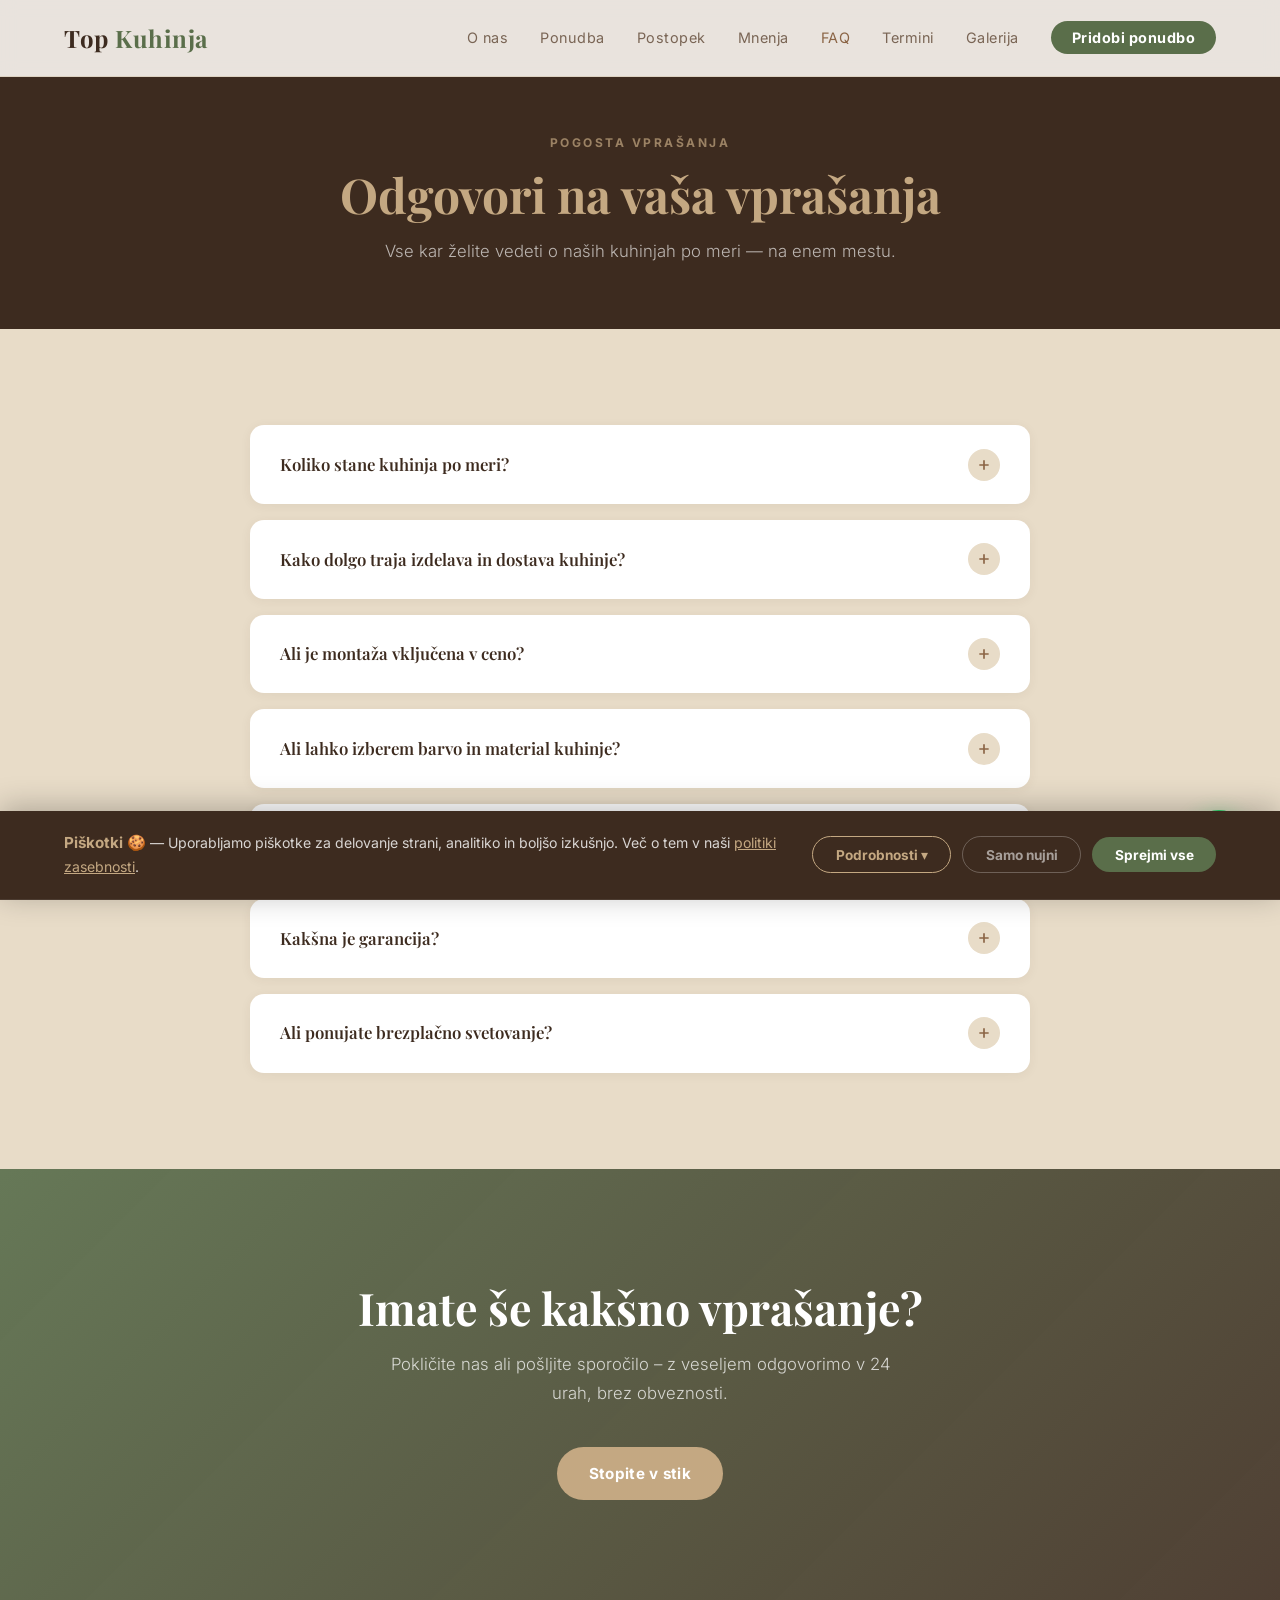
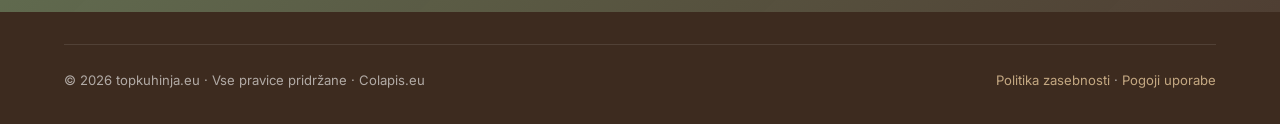
==== faq.html @ 3223561f "Split single-page site into multi-page structure for SEO - Create separate HTML pages: ponudba, post" ====
<!DOCTYPE html>
<html lang="sl">
<head>
  <meta charset="UTF-8" />
  <meta name="viewport" content="width=device-width, initial-scale=1.0" />
  <title>Pogosta vprašanja o kuhinjah po meri – FAQ | Top Kuhinja Metlika</title>
  <meta name="description" content="Odgovori na pogosta vprašanja: koliko stane kuhinja po meri, kdaj bo dostavljena, ali je montaža vključena, kakšna je garancija, ali lahko izberem barvo. Vse na enem mestu." />
  <meta name="keywords" content="FAQ kuhinja po meri, pogosta vprašanja kuhinja, kuhinja cena vprašanja, garancija kuhinja, montaža kuhinja, rok dostave kuhinja" />
  <meta name="robots" content="index, follow" />
  <meta name="author" content="Top Kuhinja" />
  <meta name="theme-color" content="#3d2b1f" />
  <link rel="canonical" href="https://topkuhinja.eu/faq.html" />

  <meta property="og:type"        content="website" />
  <meta property="og:url"         content="https://topkuhinja.eu/faq.html" />
  <meta property="og:title"       content="FAQ – Pogosta vprašanja o kuhinjah po meri | Top Kuhinja" />
  <meta property="og:description" content="Odgovori na najpogostejša vprašanja o kuhinjah po meri: cena, dostava, montaža, garancija, barve." />
  <meta property="og:image"       content="https://topkuhinja.eu/kuhinja-po-meri-top-kuhinja-metlika.jpeg" />
  <meta property="og:locale"      content="sl_SI" />
  <meta property="og:site_name"   content="Top Kuhinja" />

  <meta name="twitter:card"        content="summary_large_image" />
  <meta name="twitter:title"       content="FAQ – Pogosta vprašanja | Top Kuhinja Metlika" />
  <meta name="twitter:description" content="Cena, dostava, montaža, garancija – vse odgovore najdete tukaj." />
  <meta name="twitter:image"       content="https://topkuhinja.eu/kuhinja-po-meri-top-kuhinja-metlika.jpeg" />

  <script type="application/ld+json">
  {
    "@context": "https://schema.org",
    "@type": "FAQPage",
    "mainEntity": [
      { "@type": "Question", "name": "Koliko stane kuhinja po meri?", "acceptedAnswer": { "@type": "Answer", "text": "Cene kuhinj po meri se začnejo pri 2.500 € za model Basic (2,63 m) in segajo do 4.500 € za model Pro Plus (4,00 m z vključenim kuhinjskim otokom)." } },
      { "@type": "Question", "name": "Kako dolgo traja izdelava in dostava kuhinje?", "acceptedAnswer": { "@type": "Answer", "text": "Vaša kuhinja je izdelana in dostavljena v treh tednih od potrditve naročila." } },
      { "@type": "Question", "name": "Ali je montaža vključena v ceno?", "acceptedAnswer": { "@type": "Answer", "text": "Dostavimo sestavljene module in elemente. Montaža je opcijska in se dogovori posebej." } },
      { "@type": "Question", "name": "Ali lahko izberem barvo in material kuhinje?", "acceptedAnswer": { "@type": "Answer", "text": "Da, barvo front in korpusa izberete po RAL lestvici z več kot 200 barvami." } },
      { "@type": "Question", "name": "Ali lahko izdelate kuhinjo po moji meri?", "acceptedAnswer": { "@type": "Answer", "text": "Da. Oglasimo se pri vas, naredimo izmero in skupaj oblikujemo kuhinjo po vaših merah." } },
      { "@type": "Question", "name": "Ali ponujate brezplačno svetovanje?", "acceptedAnswer": { "@type": "Answer", "text": "Da – svetovanje je brezplačno in brez obveznosti. Odgovorimo v 24 urah." } }
    ]
  }
  </script>

  <link rel="icon" type="image/svg+xml" href="/favicon.svg" />
  <link rel="apple-touch-icon" href="/favicon.svg" />
  <link rel="preconnect" href="https://fonts.googleapis.com" />
  <link rel="preconnect" href="https://fonts.gstatic.com" crossorigin />
  <link href="https://fonts.googleapis.com/css2?family=Playfair+Display:wght@400;600;700&family=Inter:wght@300;400;700&display=swap" rel="stylesheet" />
  <link rel="stylesheet" href="css/styles.css" />
</head>
<body>

<div id="progressBar"></div>
<nav id="navbar">
  <a class="nav-logo" href="index.html">Top <span>Kuhinja</span></a>
  <ul class="nav-links" id="navLinks">
    <li><a href="index.html">O nas</a></li>
    <li><a href="ponudba.html">Ponudba</a></li>
    <li><a href="postopek.html">Postopek</a></li>
    <li><a href="mnenja.html">Mnenja</a></li>
    <li><a href="faq.html" class="active">FAQ</a></li>
    <li><a href="termini.html">Termini</a></li>
    <li><a href="galerija.html">Galerija</a></li>
    <li><a href="kontakt.html" class="nav-cta">Pridobi ponudbo</a></li>
  </ul>
  <button class="hamburger" id="hamburger" aria-label="Odpri meni" aria-expanded="false">
    <span></span><span></span><span></span>
  </button>
</nav>

<main>
<div class="page-header">
  <span class="section-tag">Pogosta vprašanja</span>
  <h1>Odgovori na vaša vprašanja</h1>
  <p>Vse kar želite vedeti o naših kuhinjah po meri — na enem mestu.</p>
</div>

<section class="faq" id="faq">
  <div class="faq-list">

    <div class="faq-item">
      <button class="faq-question" aria-expanded="false">
        <span>Koliko stane kuhinja po meri?</span>
        <div class="faq-icon"><svg viewBox="0 0 24 24"><line x1="12" y1="5" x2="12" y2="19"/><line x1="5" y1="12" x2="19" y2="12"/></svg></div>
      </button>
      <div class="faq-answer"><p>Cene kuhinj po meri se začnejo pri <strong>2.500 €</strong> za model Basic (2,63 m) in segajo do <strong>4.500 €</strong> za model Pro Plus (4,00 m z vključenim kuhinjskim otokom). Vse cene vključujejo delovni pult in stensko oblogo.</p></div>
    </div>

    <div class="faq-item">
      <button class="faq-question" aria-expanded="false">
        <span>Kako dolgo traja izdelava in dostava kuhinje?</span>
        <div class="faq-icon"><svg viewBox="0 0 24 24"><line x1="12" y1="5" x2="12" y2="19"/><line x1="5" y1="12" x2="19" y2="12"/></svg></div>
      </button>
      <div class="faq-answer"><p>Vaša kuhinja je izdelana in dostavljena v <strong>treh tednih</strong> od potrditve naročila. Pred dostavo vas kontaktiramo za dogovor o terminu, ki vam ustreza.</p></div>
    </div>

    <div class="faq-item">
      <button class="faq-question" aria-expanded="false">
        <span>Ali je montaža vključena v ceno?</span>
        <div class="faq-icon"><svg viewBox="0 0 24 24"><line x1="12" y1="5" x2="12" y2="19"/><line x1="5" y1="12" x2="19" y2="12"/></svg></div>
      </button>
      <div class="faq-answer"><p>Dostavimo sestavljene module in elemente. <strong>Montaža je opcijska</strong> in se dogovori posebej — naša ekipa certifikovanih mizarjev poskrbi za popolno namestitev.</p></div>
    </div>

    <div class="faq-item">
      <button class="faq-question" aria-expanded="false">
        <span>Ali lahko izberem barvo in material kuhinje?</span>
        <div class="faq-icon"><svg viewBox="0 0 24 24"><line x1="12" y1="5" x2="12" y2="19"/><line x1="5" y1="12" x2="19" y2="12"/></svg></div>
      </button>
      <div class="faq-answer"><p>Da — barvo front in korpusa izberete po <strong>RAL lestvici</strong> z več kot 200 barvami. Na voljo so tudi različne lesne teksture in mat ali sijajni zaključki.</p></div>
    </div>

    <div class="faq-item">
      <button class="faq-question" aria-expanded="false">
        <span>Ali lahko izdelate kuhinjo po moji meri?</span>
        <div class="faq-icon"><svg viewBox="0 0 24 24"><line x1="12" y1="5" x2="12" y2="19"/><line x1="5" y1="12" x2="19" y2="12"/></svg></div>
      </button>
      <div class="faq-answer"><p>Odgovor je <strong>DA</strong>. Oglasili se bomo pri vas in naredili izmero – to je prvi korak do kuhinje po vaših merah. Skupaj oblikujemo rešitev za vaš prostor.</p></div>
    </div>

    <div class="faq-item">
      <button class="faq-question" aria-expanded="false">
        <span>Kakšna je garancija?</span>
        <div class="faq-icon"><svg viewBox="0 0 24 24"><line x1="12" y1="5" x2="12" y2="19"/><line x1="5" y1="12" x2="19" y2="12"/></svg></div>
      </button>
      <div class="faq-answer"><p>Na vse kuhinje nudimo <strong>5-letno celovito garancijo</strong> na materiale in montažo.</p></div>
    </div>

    <div class="faq-item">
      <button class="faq-question" aria-expanded="false">
        <span>Ali ponujate brezplačno svetovanje?</span>
        <div class="faq-icon"><svg viewBox="0 0 24 24"><line x1="12" y1="5" x2="12" y2="19"/><line x1="5" y1="12" x2="19" y2="12"/></svg></div>
      </button>
      <div class="faq-answer"><p>Da — <strong>svetovanje je brezplačno in brez obveznosti</strong>. Kontaktirajte nas po telefonu, e-pošti ali izpolnite obrazec. Odgovorimo v 24 urah.</p></div>
    </div>

  </div>
</section>

<section class="cta-section">
  <h2>Imate še kakšno vprašanje?</h2>
  <p>Pokličite nas ali pošljite sporočilo – z veseljem odgovorimo v 24 urah, brez obveznosti.</p>
  <a href="kontakt.html" class="btn-primary">Stopite v stik</a>
</section>
</main>

<footer>
  <div class="footer-bottom">
    <span>© 2026 topkuhinja.eu · Vse pravice pridržane · Colapis.eu</span>
    <span><a href="privacy-policy.html">Politika zasebnosti</a> · <a href="terms.html">Pogoji uporabe</a></span>
  </div>
</footer>

<div class="cookie-banner" id="cookieBanner" role="dialog" aria-label="Obvestilo o piškotkih">
  <div class="cookie-top">
    <p class="cookie-text"><strong>Piškotki 🍪</strong> — Uporabljamo piškotke za delovanje strani, analitiko in boljšo izkušnjo. Več o tem v naši <a href="privacy-policy.html">politiki zasebnosti</a>.</p>
    <div class="cookie-top-btns">
      <button class="c-btn c-btn-details" id="cookieDetailsBtn">Podrobnosti ▾</button>
      <button class="c-btn c-btn-decline" id="cookieDecline">Samo nujni</button>
      <button class="c-btn c-btn-accept" id="cookieAccept">Sprejmi vse</button>
    </div>
  </div>
  <div class="cookie-details" id="cookieDetails">
    <div class="cookie-details-inner">
      <div class="cookie-cat"><div class="cookie-cat-info"><strong>🔒 Nujni piškotki</strong><p>Zagotavljajo osnovno delovanje strani.</p></div><div class="cookie-toggle"><input type="checkbox" id="tNujni" checked disabled /><label for="tNujni"></label></div></div>
      <div class="cookie-cat"><div class="cookie-cat-info"><strong>📊 Analitični piškotki</strong><p>Pomagajo nam razumeti kako obiskovalci uporabljajo stran.</p></div><div class="cookie-toggle"><input type="checkbox" id="tAnalitika" /><label for="tAnalitika"></label></div></div>
      <div class="cookie-cat"><div class="cookie-cat-info"><strong>⚙️ Funkcionalni piškotki</strong><p>Omogočajo napredne funkcije.</p></div><div class="cookie-toggle"><input type="checkbox" id="tFunkcija" /><label for="tFunkcija"></label></div></div>
      <div class="cookie-cat"><div class="cookie-cat-info"><strong>📣 Marketinški piškotki</strong><p>Oglasi na drugih spletnih mestih.</p></div><div class="cookie-toggle"><input type="checkbox" id="tMarketing" /><label for="tMarketing"></label></div></div>
    </div>
    <div class="cookie-details-footer">
      <button class="c-btn c-btn-decline" id="cookieDecline2">Zavrni neobvezne</button>
      <button class="c-btn c-btn-save" id="cookieSave">Shrani nastavitve</button>
    </div>
  </div>
</div>

<a href="https://wa.me/38670610343" class="whatsapp-btn" target="_blank" title="Pogovorite se z nami na WhatsApp">
  <svg viewBox="0 0 24 24" xmlns="http://www.w3.org/2000/svg"><path d="M17.472 14.382c-.297-.149-1.758-.867-2.03-.967-.273-.099-.471-.148-.67.15-.197.297-.767.966-.94 1.164-.173.199-.347.223-.644.075-.297-.15-1.255-.463-2.39-1.475-.883-.788-1.48-1.761-1.653-2.059-.173-.297-.018-.458.13-.606.134-.133.298-.347.446-.52.149-.174.198-.298.298-.497.099-.198.05-.371-.025-.52-.075-.149-.669-1.612-.916-2.207-.242-.579-.487-.5-.669-.51-.173-.008-.371-.01-.57-.01-.198 0-.52.074-.792.372-.272.297-1.04 1.016-1.04 2.479 0 1.462 1.065 2.875 1.213 3.074.149.198 2.096 3.2 5.077 4.487.709.306 1.262.489 1.694.625.712.227 1.36.195 1.871.118.571-.085 1.758-.719 2.006-1.413.248-.694.248-1.289.173-1.413-.074-.124-.272-.198-.57-.347m-5.421 7.403h-.004a9.87 9.87 0 01-5.031-1.378l-.361-.214-3.741.982.998-3.648-.235-.374a9.86 9.86 0 01-1.51-5.26c.001-5.45 4.436-9.884 9.888-9.884 2.64 0 5.122 1.03 6.988 2.898a9.825 9.825 0 012.893 6.994c-.003 5.45-4.437 9.884-9.885 9.884m8.413-18.297A11.815 11.815 0 0012.05 0C5.495 0 .16 5.335.157 11.892c0 2.096.547 4.142 1.588 5.945L.057 24l6.305-1.654a11.882 11.882 0 005.683 1.448h.005c6.554 0 11.89-5.335 11.893-11.893a11.821 11.821 0 00-3.48-8.413z"/></svg>
</a>

<script src="js/main.js"></script>
</body>
</html>
---- css/styles.css ----
*, *::before, *::after { box-sizing: border-box; margin: 0; padding: 0; font-synthesis: none; }

:root {
  --cream:   #f8f4ee;
  --sand:    #e8dcc8;
  --warm:    #c4a882;
  --oak:     #8b6445;
  --espresso:#3d2b1f;
  --green:   #5a6e4a;
  --white:   #ffffff;
  --text:    #2e2018;
  --muted:   #7a6555;
}

html { scroll-behavior: smooth; }

body {
  font-family: 'Inter', sans-serif;
  background: var(--cream);
  color: var(--text);
  line-height: 1.7;
}

/* ── PROGRESS BAR ── */
#progressBar {
  position: fixed; top: 0; left: 0; z-index: 200;
  height: 3px; width: 0%;
  background: linear-gradient(to right, var(--green), var(--warm));
  transition: width 0.1s linear;
  pointer-events: none;
}

/* NAV */
nav {
  position: fixed; top: 0; left: 0; right: 0; z-index: 100;
  display: flex; align-items: center; justify-content: space-between;
  padding: 1.1rem 5%;
  background: rgba(248, 244, 238, 0.92);
  backdrop-filter: blur(8px);
  border-bottom: 1px solid rgba(196, 168, 130, 0.3);
  transition: box-shadow 0.3s;
}
nav.scrolled { box-shadow: 0 2px 20px rgba(61,43,31,0.12); }
.nav-logo {
  font-family: 'Playfair Display', serif;
  font-size: 1.5rem; font-weight: 700;
  color: var(--espresso); text-decoration: none;
  letter-spacing: 0.5px;
}
.nav-logo span { color: var(--green); }
.nav-links { display: flex; gap: 2rem; list-style: none; }
.nav-links a {
  text-decoration: none; color: var(--muted);
  font-size: 0.9rem; letter-spacing: 0.5px; font-weight: 400;
  transition: color 0.2s;
}
.nav-links a:hover, .nav-links a.active { color: var(--oak); }
.nav-cta {
  background: var(--green); color: var(--white) !important;
  padding: 0.5rem 1.3rem; border-radius: 30px;
  font-weight: 700 !important; transition: background 0.2s !important;
}
.nav-cta:hover { background: var(--oak) !important; }

/* Hamburger */
.hamburger {
  display: none;
  flex-direction: column; justify-content: center; gap: 5px;
  width: 36px; height: 36px; cursor: pointer;
  background: none; border: none; padding: 4px;
  z-index: 101;
}
.hamburger span {
  display: block; height: 2px; border-radius: 2px;
  background: var(--espresso);
  transition: transform 0.3s, opacity 0.3s, width 0.3s;
  transform-origin: center;
}
.hamburger.open span:nth-child(1) { transform: translateY(7px) rotate(45deg); }
.hamburger.open span:nth-child(2) { opacity: 0; transform: scaleX(0); }
.hamburger.open span:nth-child(3) { transform: translateY(-7px) rotate(-45deg); }

/* HERO */
.hero {
  min-height: 100vh;
  display: flex; align-items: center;
  position: relative;
  overflow: hidden;
  padding: 7rem 5% 5rem;
}
.hero-video {
  position: absolute; inset: 0;
  width: 100%; height: 100%;
  object-fit: cover;
  z-index: 0;
}
.hero-overlay {
  position: absolute; inset: 0;
  background: linear-gradient(to bottom right, rgba(248,244,238,0.85) 40%, rgba(90,110,74,0.15) 100%);
  z-index: 1;
}
.hero-content { position: relative; z-index: 2; max-width: 620px; }
.hero-tag {
  display: inline-block;
  background: var(--sand); color: var(--oak);
  font-size: 0.78rem; font-weight: 700;
  letter-spacing: 2px; text-transform: uppercase;
  padding: 0.35rem 1rem; border-radius: 30px;
  margin-bottom: 1.4rem;
}
.hero h1 {
  font-family: 'Playfair Display', serif;
  font-size: clamp(2.6rem, 6vw, 4.2rem);
  line-height: 1.15;
  color: var(--espresso);
  margin-bottom: 1.2rem;
}
.hero h1 em { color: var(--green); font-style: normal; }
.hero p {
  font-size: 1.1rem; color: var(--muted);
  max-width: 480px; margin-bottom: 2.2rem;
  font-weight: 300;
}
.hero-buttons { display: flex; gap: 1rem; flex-wrap: wrap; }
.btn-primary {
  display: inline-block;
  background: var(--espresso); color: var(--white);
  padding: 0.85rem 2rem; border-radius: 40px;
  text-decoration: none; font-weight: 700; font-size: 0.95rem;
  letter-spacing: 0.3px; transition: background 0.25s, transform 0.2s;
}
.btn-primary:hover { background: var(--oak); transform: translateY(-2px); }
.btn-secondary {
  display: inline-block;
  border: 2px solid var(--warm); color: var(--espresso);
  padding: 0.85rem 2rem; border-radius: 40px;
  text-decoration: none; font-weight: 700; font-size: 0.95rem;
  transition: background 0.25s, transform 0.2s;
}
.btn-secondary:hover { background: var(--sand); transform: translateY(-2px); }

/* STATS */
.stats-bar {
  background: var(--espresso);
  display: flex; justify-content: space-around; flex-wrap: wrap;
  padding: 2.5rem 5%; gap: 1.5rem;
}
.stat { text-align: center; }
.stat-number {
  font-family: 'Playfair Display', serif;
  font-size: 2.4rem; color: var(--warm); font-weight: 700;
}
.stat-label { font-size: 0.85rem; color: rgba(255,255,255,0.6); letter-spacing: 0.5px; }

/* SECTIONS */
section { padding: 6rem 5%; }
.section-tag {
  display: inline-block;
  font-size: 0.75rem; font-weight: 700;
  letter-spacing: 2.5px; text-transform: uppercase;
  color: var(--green); margin-bottom: 0.8rem;
}
h2 {
  font-family: 'Playfair Display', serif;
  font-size: clamp(2rem, 4vw, 2.8rem);
  color: var(--espresso); margin-bottom: 1.1rem; line-height: 1.2;
}
.subtitle { color: var(--muted); max-width: 520px; font-size: 1.05rem; font-weight: 300; }

/* PAGE HEADER (for sub-pages) */
.page-header {
  background: var(--espresso);
  padding: 8rem 5% 4rem;
  text-align: center;
}
.page-header h1 {
  font-family: 'Playfair Display', serif;
  font-size: clamp(2rem, 4vw, 3rem);
  color: var(--warm);
  margin-bottom: 0.8rem;
  line-height: 1.2;
}
.page-header p {
  color: rgba(255,255,255,0.65);
  max-width: 540px;
  margin: 0 auto;
  font-size: 1.05rem;
  font-weight: 300;
}
.page-header .section-tag { color: var(--warm); opacity: 0.7; }

/* ABOUT */
.about { background: var(--white); }
.about-grid { display: grid; grid-template-columns: 1fr 1fr; gap: 5rem; align-items: center; margin-top: 3rem; }
.about-image { border-radius: 20px; overflow: hidden; box-shadow: 0 20px 60px rgba(61,43,31,0.15); position: relative; }
.about-image img { width: 100%; display: block; }
.about-badge {
  position: absolute; bottom: -20px; right: -20px;
  background: var(--green); color: var(--white);
  border-radius: 16px; padding: 1.2rem 1.8rem;
  font-family: 'Playfair Display', serif;
  box-shadow: 0 8px 30px rgba(90,110,74,0.35);
}
.about-badge strong { font-size: 1.8rem; display: block; }
.about-badge span { font-size: 0.8rem; opacity: 0.85; }
.about-text { padding-right: 1rem; }
.about-text p { color: var(--muted); margin-bottom: 1.2rem; }
.about-perks { display: flex; flex-direction: column; gap: 0.8rem; margin: 1.8rem 0 2rem; }
.perk { display: flex; align-items: center; gap: 0.8rem; font-weight: 400; }
.perk-icon { width: 28px; height: 28px; background: var(--sand); border-radius: 50%; display: flex; align-items: center; justify-content: center; font-size: 0.85rem; flex-shrink: 0; }

/* COLLECTIONS */
.collections { background: var(--cream); }
.collections-header { max-width: 560px; margin-bottom: 3.5rem; }
.cards-grid { display: grid; grid-template-columns: repeat(3, 1fr); gap: 1.8rem; }
.card { background: var(--white); border-radius: 16px; overflow: hidden; box-shadow: 0 4px 20px rgba(61,43,31,0.07); transition: transform 0.3s, box-shadow 0.3s; display: flex; flex-direction: column; }
.card:hover { transform: translateY(-6px); box-shadow: 0 16px 40px rgba(61,43,31,0.13); }
.card-img { position: relative; overflow: hidden; height: 220px; }
.card-img img { width: 100%; height: 100%; object-fit: cover; transition: transform 0.4s; }
.card:hover .card-img img { transform: scale(1.06); }
.card-label { position: absolute; top: 14px; left: 14px; background: var(--white); color: var(--oak); font-size: 0.72rem; font-weight: 700; letter-spacing: 1px; text-transform: uppercase; padding: 0.3rem 0.8rem; border-radius: 20px; }
.card-body { padding: 1.5rem; display: flex; flex-direction: column; flex: 1; }
.card-body h3 { font-family: 'Playfair Display', serif; font-size: 1.25rem; color: var(--espresso); margin-bottom: 0.5rem; }
.card-body p { font-size: 0.9rem; color: var(--muted); font-weight: 300; }
.card-link { display: inline-block; margin-top: 1rem; color: var(--green); font-weight: 700; font-size: 0.88rem; text-decoration: none; letter-spacing: 0.3px; border-bottom: 2px solid transparent; transition: border-color 0.2s; }
.card-link:hover { border-color: var(--green); }

/* PROCESS */
.process { background: var(--espresso); color: var(--white); text-align: center; }
.process h2 { color: var(--warm); }
.process .subtitle { color: rgba(255,255,255,0.6); margin: 0 auto 3.5rem; }
.steps { display: grid; grid-template-columns: repeat(4, 1fr); gap: 2rem; }
.step { padding: 2rem 1.2rem; }
.step-num { font-family: 'Playfair Display', serif; font-size: 3.5rem; color: var(--warm); opacity: 0.3; line-height: 1; margin-bottom: 0.8rem; }
.step h3 { font-family: 'Playfair Display', serif; font-size: 1.15rem; margin-bottom: 0.6rem; color: var(--sand); }
.step p { font-size: 0.9rem; color: rgba(255,255,255,0.55); font-weight: 300; }

/* FEATURES */
.features { background: var(--white); }
.features-grid {
  display: grid; grid-template-columns: repeat(3, 1fr);
  gap: 2.5rem; margin-top: 3.5rem;
}
.feature-card { padding: 2rem; border-radius: 16px; background: var(--cream); border: 1px solid var(--sand); }
.feature-icon { font-size: 2rem; margin-bottom: 1rem; }
.feature-card h3 { font-family: 'Playfair Display', serif; font-size: 1.15rem; color: var(--espresso); margin-bottom: 0.5rem; }
.feature-card p { font-size: 0.9rem; color: var(--muted); font-weight: 300; }

/* TESTIMONIALS */
.testimonials { background: var(--sand); overflow: hidden; }
.testimonials-header { text-align: center; margin-bottom: 3.5rem; }
.testimonials-header .subtitle { margin: 0 auto; }

.reviews-marquee { overflow: hidden; }
.reviews-track {
  display: flex; gap: 1.5rem;
  width: max-content;
  animation: marquee 40s linear infinite;
}
.reviews-marquee:hover .reviews-track { animation-play-state: paused; }
@keyframes marquee {
  from { transform: translateX(0); }
  to   { transform: translateX(-50%); }
}
.review {
  background: var(--white); border-radius: 16px; padding: 2rem;
  box-shadow: 0 4px 20px rgba(61,43,31,0.07);
  width: 340px; flex-shrink: 0;
}
.stars { color: #d4a017; font-size: 1.1rem; margin-bottom: 1rem; }
.review p { font-size: 0.95rem; color: var(--muted); font-style: italic; font-weight: 300; line-height: 1.8; }
.reviewer { display: flex; align-items: center; gap: 0.8rem; margin-top: 1.5rem; }
.reviewer-avatar { width: 44px; height: 44px; border-radius: 50%; background: var(--warm); display: flex; align-items: center; justify-content: center; font-weight: 700; color: var(--white); font-size: 1rem; flex-shrink: 0; }
.reviewer-name { font-weight: 700; color: var(--espresso); font-size: 0.9rem; }
.reviewer-loc { font-size: 0.78rem; color: var(--muted); }

/* ── FAQ ── */
.faq { background: var(--sand); }
.faq-header { text-align: center; max-width: 580px; margin: 0 auto 3.5rem; }
.faq-list { max-width: 780px; margin: 0 auto; display: flex; flex-direction: column; gap: 1rem; }
.faq-item {
  background: var(--white);
  border-radius: 14px;
  border: 1.5px solid transparent;
  box-shadow: 0 2px 12px rgba(61,43,31,0.06);
  transition: border-color 0.25s, box-shadow 0.25s;
  overflow: hidden;
}
.faq-item.open {
  border-color: var(--warm);
  box-shadow: 0 6px 24px rgba(61,43,31,0.1);
}
.faq-question {
  width: 100%; background: none; border: none; cursor: pointer;
  display: flex; align-items: center; justify-content: space-between;
  padding: 1.4rem 1.8rem; gap: 1rem;
  text-align: left;
}
.faq-question span {
  font-family: 'Playfair Display', serif;
  font-size: 1.05rem; color: var(--espresso); font-weight: 600;
  line-height: 1.4;
}
.faq-icon {
  width: 32px; height: 32px; border-radius: 50%; flex-shrink: 0;
  background: var(--sand); display: flex; align-items: center; justify-content: center;
  transition: background 0.25s, transform 0.35s;
}
.faq-icon svg { width: 16px; height: 16px; stroke: var(--oak); stroke-width: 2.5; fill: none; transition: stroke 0.25s; }
.faq-item.open .faq-icon { background: var(--warm); transform: rotate(45deg); }
.faq-item.open .faq-icon svg { stroke: var(--white); }
.faq-answer {
  max-height: 0; overflow: hidden;
  transition: max-height 0.4s ease, padding 0.3s ease;
  padding: 0 1.8rem;
}
.faq-answer p {
  font-size: 0.97rem; color: var(--muted); line-height: 1.8;
  padding-bottom: 1.4rem; font-weight: 300;
  border-top: 1px solid var(--sand); padding-top: 1rem;
}
.faq-item.open .faq-answer { max-height: 300px; }

/* CTA */
.cta-section {
  background: linear-gradient(135deg, rgba(90,110,74,0.92) 0%, rgba(61,43,31,0.9) 100%), url('https://images.unsplash.com/photo-1556909172-54557c7e4fb7?w=1200&q=80') center/cover no-repeat;
  text-align: center; padding: 7rem 5%;
}
.cta-section h2 { color: var(--white); font-size: clamp(2rem, 4vw, 2.8rem); margin-bottom: 1rem; }
.cta-section p { color: rgba(255,255,255,0.75); max-width: 500px; margin: 0 auto 2.5rem; font-size: 1.05rem; font-weight: 300; }
.cta-section .btn-primary { background: var(--warm); }
.cta-section .btn-primary:hover { background: var(--sand); color: var(--espresso); }

/* CONTACT */
.contact { background: var(--cream); }
.contact-grid { display: grid; grid-template-columns: 1fr 1.2fr; gap: 5rem; margin-top: 3rem; align-items: start; }
.contact-info p { color: var(--muted); margin-bottom: 2rem; font-weight: 300; }
.contact-details { display: flex; flex-direction: column; gap: 1.1rem; }
.contact-item { display: flex; align-items: flex-start; gap: 0.9rem; }
.contact-item-icon { width: 40px; height: 40px; background: var(--sand); border-radius: 10px; display: flex; align-items: center; justify-content: center; font-size: 1.1rem; flex-shrink: 0; }
.contact-item-text strong { display: block; color: var(--espresso); font-size: 0.85rem; font-weight: 700; }
.contact-item-text span { color: var(--muted); font-size: 0.9rem; }

/* FORM */
.contact-form { display: flex; flex-direction: column; gap: 1rem; }
.form-row { display: grid; grid-template-columns: 1fr 1fr; gap: 1rem; }
.form-group { display: flex; flex-direction: column; gap: 0.4rem; }
.form-group label { font-size: 0.82rem; font-weight: 700; color: var(--oak); letter-spacing: 0.3px; }
.form-group input, .form-group textarea, .form-group select {
  padding: 0.8rem 1rem; border-radius: 10px;
  border: 1.5px solid var(--sand); background: var(--white);
  font-family: 'Inter', sans-serif; font-size: 0.95rem; color: var(--text);
  transition: border-color 0.2s, box-shadow 0.2s;
  outline: none;
}
.form-group input:focus, .form-group textarea:focus, .form-group select:focus {
  border-color: var(--green); box-shadow: 0 0 0 3px rgba(90,110,74,0.12);
}
.form-group textarea { resize: vertical; min-height: 120px; }
.form-submit {
  align-self: flex-start;
  background: var(--espresso); color: var(--white);
  padding: 0.9rem 2.2rem; border: none; border-radius: 40px;
  font-family: 'Inter', sans-serif; font-size: 0.95rem; font-weight: 700;
  cursor: pointer; transition: background 0.2s, transform 0.2s;
  letter-spacing: 0.3px;
}
.form-submit:hover { background: var(--oak); transform: translateY(-2px); }

/* ── COOKIE BANNER ── */
.cookie-banner {
  position: fixed; bottom: 0; left: 0; right: 0; z-index: 9999;
  background: var(--espresso);
  box-shadow: 0 -4px 30px rgba(0,0,0,0.25);
  transform: translateY(100%);
  transition: transform 0.4s ease;
}
.cookie-banner.visible { transform: translateY(0); }
.cookie-top {
  display: flex; align-items: center; justify-content: space-between;
  flex-wrap: wrap; gap: 1.2rem;
  padding: 1.3rem 5%;
}
.cookie-text { flex: 1; min-width: 240px; font-size: 0.88rem; color: rgba(255,255,255,0.8); line-height: 1.6; }
.cookie-text strong { color: var(--warm); font-size: 0.95rem; }
.cookie-text a { color: var(--warm); text-decoration: underline; }
.cookie-top-btns { display: flex; gap: 0.7rem; flex-wrap: wrap; align-items: center; }
.c-btn {
  border: none; border-radius: 30px; cursor: pointer;
  font-family: 'Inter', sans-serif; font-size: 0.85rem; font-weight: 700;
  padding: 0.6rem 1.4rem; transition: background 0.2s, color 0.2s, border-color 0.2s;
  white-space: nowrap;
}
.c-btn-accept  { background: var(--green); color: var(--white); }
.c-btn-accept:hover { background: var(--oak); }
.c-btn-decline { background: transparent; color: rgba(255,255,255,0.55); border: 1.5px solid rgba(255,255,255,0.25); }
.c-btn-decline:hover { border-color: rgba(255,255,255,0.6); color: var(--white); }
.c-btn-details { background: transparent; color: var(--warm); border: 1.5px solid var(--warm); }
.c-btn-details:hover { background: var(--warm); color: var(--white); }
.c-btn-save { background: var(--oak); color: var(--white); }
.c-btn-save:hover { background: var(--warm); }
.cookie-details {
  max-height: 0; overflow: hidden;
  transition: max-height 0.45s ease;
  border-top: 1px solid rgba(255,255,255,0.08);
}
.cookie-details.open { max-height: 600px; }
.cookie-details-inner { padding: 1.4rem 5% 1.6rem; display: flex; flex-direction: column; gap: 0.9rem; }
.cookie-details-footer { padding: 0 5% 1.3rem; display: flex; justify-content: flex-end; gap: 0.7rem; }
.cookie-cat {
  background: rgba(255,255,255,0.05);
  border-radius: 12px; padding: 1rem 1.3rem;
  display: flex; align-items: flex-start; gap: 1.2rem;
}
.cookie-cat-info { flex: 1; }
.cookie-cat-info strong { display: block; color: var(--sand); font-size: 0.9rem; margin-bottom: 0.25rem; }
.cookie-cat-info p { font-size: 0.8rem; color: rgba(255,255,255,0.5); line-height: 1.6; margin: 0; }
.cookie-cat-info .cookie-examples { font-size: 0.75rem; color: rgba(255,255,255,0.35); margin-top: 0.3rem; }
.cookie-toggle { flex-shrink: 0; margin-top: 2px; }
.cookie-toggle input { display: none; }
.cookie-toggle label {
  display: block; width: 42px; height: 24px; border-radius: 12px;
  background: rgba(255,255,255,0.15); position: relative; cursor: pointer;
  transition: background 0.25s;
}
.cookie-toggle label::after {
  content: ''; position: absolute; top: 3px; left: 3px;
  width: 18px; height: 18px; border-radius: 50%;
  background: rgba(255,255,255,0.5); transition: transform 0.25s, background 0.25s;
}
.cookie-toggle input:checked + label { background: var(--green); }
.cookie-toggle input:checked + label::after { transform: translateX(18px); background: var(--white); }
.cookie-toggle input:disabled + label { opacity: 0.5; cursor: not-allowed; }

/* WHATSAPP */
.whatsapp-btn {
  position: fixed; bottom: 2rem; right: 2rem; z-index: 500;
  width: 58px; height: 58px; border-radius: 50%;
  background: #25D366; display: flex; align-items: center; justify-content: center;
  box-shadow: 0 4px 20px rgba(37,211,102,0.4);
  text-decoration: none; transition: transform 0.25s, box-shadow 0.25s;
}
.whatsapp-btn:hover { transform: scale(1.1); box-shadow: 0 8px 30px rgba(37,211,102,0.5); }
.whatsapp-btn svg { width: 30px; height: 30px; fill: white; }

/* ── SHOWCASE ── */
.showcase { background: var(--white); }
.showcase-header { text-align: center; max-width: 600px; margin: 0 auto 3.5rem; }
.showcase-header .subtitle { margin: 0 auto; }
.gallery-grid {
  display: grid;
  grid-template-columns: repeat(4, 1fr);
  grid-auto-rows: 220px;
  gap: 10px;
}
.gallery-item {
  position: relative; overflow: hidden;
  border-radius: 10px; cursor: pointer;
  background: var(--sand);
}
.gallery-item.featured { grid-column: span 2; grid-row: span 2; }
.gallery-item img { width: 100%; height: 100%; object-fit: cover; display: block; transition: transform 0.35s ease; }
.gallery-item:hover img { transform: scale(1.06); }
.gallery-overlay {
  position: absolute; inset: 0;
  background: rgba(61,43,31,0); display: flex;
  align-items: center; justify-content: center;
  transition: background 0.3s;
}
.gallery-overlay svg {
  opacity: 0; transform: scale(0.8);
  transition: opacity 0.3s, transform 0.3s;
  stroke: var(--white); fill: none;
  stroke-width: 2; width: 32px; height: 32px;
}
.gallery-item:hover .gallery-overlay { background: rgba(61,43,31,0.35); }
.gallery-item:hover .gallery-overlay svg { opacity: 1; transform: scale(1); }

/* Lightbox */
.lightbox {
  position: fixed; inset: 0; z-index: 999;
  background: rgba(20,12,7,0.93);
  display: none; align-items: center; justify-content: center;
  padding: 1.5rem;
}
.lightbox.open { display: flex; }
.lightbox-img {
  max-width: min(90vw, 960px);
  max-height: 85vh;
  object-fit: contain;
  border-radius: 10px;
  box-shadow: 0 20px 80px rgba(0,0,0,0.6);
  display: block;
}
.lightbox-close {
  position: fixed; top: 1.2rem; right: 1.5rem;
  background: none; border: none; color: var(--white);
  font-size: 2.5rem; line-height: 1; cursor: pointer;
  opacity: 0.75; transition: opacity 0.2s;
  z-index: 1000;
}
.lightbox-close:hover { opacity: 1; }
.lightbox-nav {
  position: fixed; top: 50%; transform: translateY(-50%);
  background: rgba(248,244,238,0.15); border: 1.5px solid rgba(255,255,255,0.2);
  color: var(--white); border-radius: 50%;
  width: 52px; height: 52px; display: flex; align-items: center; justify-content: center;
  cursor: pointer; transition: background 0.2s; z-index: 1000;
}
.lightbox-nav:hover { background: rgba(196,168,130,0.4); }
.lightbox-nav svg { stroke: var(--white); fill: none; stroke-width: 2.5; width: 22px; height: 22px; stroke-linecap: round; stroke-linejoin: round; }
.lightbox-prev { left: 1.2rem; }
.lightbox-next { right: 1.2rem; }
.lightbox-counter {
  position: fixed; bottom: 1.5rem; left: 50%; transform: translateX(-50%);
  color: rgba(255,255,255,0.6); font-size: 0.85rem; letter-spacing: 1px;
  z-index: 1000;
}

/* FOOTER */
footer { background: var(--espresso); color: rgba(255,255,255,0.6); padding: 2rem 5%; }
.footer-bottom { border-top: 1px solid rgba(255,255,255,0.1); padding-top: 1.5rem; display: flex; justify-content: space-between; align-items: center; flex-wrap: wrap; gap: 1rem; }
.footer-bottom span { font-size: 0.82rem; }
.footer-bottom a { color: var(--warm); text-decoration: none; }

/* ── AVAILABILITY / CALENDAR ── */
.availability { background: var(--sand); }
.avail-intro { max-width: 560px; margin-bottom: 3.5rem; }
.avail-grid { display: grid; grid-template-columns: 300px 1fr; gap: 3rem; align-items: start; }
.call-card {
  background: var(--white); border-radius: 20px; padding: 2rem;
  box-shadow: 0 4px 20px rgba(61,43,31,0.07);
  position: sticky; top: 90px;
}
.call-card-icon { font-size: 2rem; margin-bottom: 1rem; }
.call-card h3 { font-family: 'Playfair Display', serif; font-size: 1.2rem; color: var(--espresso); margin-bottom: 1.2rem; }
.schedule-row {
  display: flex; justify-content: space-between; align-items: center;
  padding: 0.7rem 0; border-bottom: 1px solid var(--sand); font-size: 0.9rem;
}
.schedule-row:last-child { border-bottom: none; }
.schedule-day { color: var(--espresso); font-weight: 500; }
.schedule-time { color: var(--green); font-weight: 700; font-size: 0.85rem; }
.call-phone {
  display: flex; align-items: center; gap: 0.6rem;
  margin-top: 1.5rem; padding: 0.9rem 1.2rem;
  background: var(--espresso); border-radius: 12px;
  color: var(--white); text-decoration: none;
  font-weight: 700; font-size: 0.95rem; transition: background 0.2s;
}
.call-phone:hover { background: var(--oak); }
.calendar-nav { display: flex; align-items: center; gap: 1rem; margin-bottom: 1.8rem; }
.cal-nav-btn {
  background: var(--white); border: 1px solid var(--sand);
  border-radius: 10px; width: 38px; height: 38px;
  display: flex; align-items: center; justify-content: center;
  cursor: pointer; font-size: 1.1rem; color: var(--espresso);
  transition: background 0.2s, border-color 0.2s; flex-shrink: 0;
}
.cal-nav-btn:hover { background: var(--espresso); color: var(--white); border-color: var(--espresso); }
.cal-nav-btn:disabled { opacity: 0.3; cursor: default; pointer-events: none; }
.cal-range-label { font-family: 'Playfair Display', serif; font-size: 1.1rem; color: var(--espresso); flex: 1; }
.cal-months-grid { display: grid; grid-template-columns: repeat(3, 1fr); gap: 1.2rem; }
.cal-month { background: var(--white); border-radius: 16px; padding: 1.2rem; box-shadow: 0 2px 12px rgba(61,43,31,0.06); }
.cal-month-title { text-align: center; font-family: 'Playfair Display', serif; font-size: 0.95rem; color: var(--espresso); margin-bottom: 0.8rem; font-weight: 700; }
.cal-weekdays { display: grid; grid-template-columns: repeat(7, 1fr); gap: 2px; margin-bottom: 4px; }
.cal-wday { text-align: center; font-size: 0.65rem; font-weight: 700; color: var(--muted); text-transform: uppercase; padding: 2px 0; }
.cal-days { display: grid; grid-template-columns: repeat(7, 1fr); gap: 2px; }
.cal-day { aspect-ratio: 1; display: flex; align-items: center; justify-content: center; border-radius: 50%; font-size: 0.72rem; cursor: default; }
.cal-day.past { color: rgba(61,43,31,0.2); }
.cal-day.booked { color: rgba(61,43,31,0.35); }
.cal-day.available { background: rgba(90,110,74,0.15); color: var(--green); font-weight: 600; }
.cal-day.today { background: var(--espresso); color: var(--white); font-weight: 700; }
.cal-legend { display: flex; gap: 1.5rem; margin-top: 1.5rem; flex-wrap: wrap; }
.cal-legend-item { display: flex; align-items: center; gap: 0.5rem; font-size: 0.82rem; color: var(--muted); }
.cal-legend-dot { width: 12px; height: 12px; border-radius: 50%; }
.cal-legend-dot.available { background: var(--green); opacity: 0.6; }
.cal-legend-dot.booked { background: var(--muted); opacity: 0.3; }
.cal-legend-dot.today { background: var(--espresso); }

/* ── PRICING CARDS ── */
.pricing-grid { display: grid; grid-template-columns: repeat(4, 1fr); gap: 1.5rem; }
.pricing-card.custom {
  grid-column: 1 / -1;
  border: 2px dashed var(--warm);
  background: linear-gradient(135deg, var(--cream) 0%, #f0e8d8 100%);
  display: flex; flex-direction: row;
}
.pricing-card.custom .card-img { width: 280px; flex-shrink: 0; height: auto; }
.pricing-card.custom .card-body { display: flex; flex-direction: row; align-items: center; gap: 2.5rem; flex: 1; padding: 2rem 2.5rem; }
.pricing-card.custom .card-body-text { flex: 1; }
.pricing-card.custom .custom-icon { font-size: 2.8rem; margin: 0 0 0.5rem; }
.pricing-card.custom .card-price { font-size: 1rem; color: var(--muted); font-weight: 400; font-family: 'Inter', sans-serif; margin: 0.6rem 0 0; }
.pricing-card.custom .btn-card { margin-top: 0; white-space: nowrap; align-self: center; flex-shrink: 0; }
.btn-card-outline {
  display: block; border: 2px solid var(--espresso); color: var(--espresso);
  padding: 0.72rem 1rem; border-radius: 40px;
  text-align: center; text-decoration: none;
  font-weight: 700; font-size: 0.88rem;
  transition: background 0.2s, color 0.2s; margin-top: auto;
}
.btn-card-outline:hover { background: var(--espresso); color: var(--white); }
.pricing-card { position: relative; }
.pricing-card.featured { border: 2px solid var(--green); }
.pricing-card.featured .card-label { background: var(--green); color: var(--white); }
.card-size-tag {
  display: inline-block; background: var(--sand); color: var(--oak);
  font-size: 0.78rem; font-weight: 700;
  padding: 0.28rem 0.75rem; border-radius: 20px; margin-bottom: 0.5rem;
}
.card-price {
  font-family: 'Playfair Display', serif;
  font-size: 2rem; font-weight: 700; color: var(--espresso);
  margin: 0.7rem 0 0.2rem; line-height: 1;
}
.card-colors-note { display: flex; align-items: center; gap: 0.45rem; font-size: 0.82rem; color: var(--muted); margin: 0.7rem 0 1.3rem; }
.btn-card {
  display: block; text-align: center;
  background: var(--espresso); color: var(--white);
  padding: 0.72rem 1rem; border-radius: 40px;
  text-decoration: none; font-weight: 700; font-size: 0.88rem;
  transition: background 0.25s, transform 0.2s; margin-top: auto;
}
.btn-card:hover { background: var(--oak); transform: translateY(-2px); }
.pricing-card.featured .btn-card { background: var(--green); }
.pricing-card.featured .btn-card:hover { background: var(--oak); }
.card-includes {
  list-style: none; display: flex; flex-direction: column; gap: 0.4rem;
  margin: 0.8rem 0 1rem; padding: 0.8rem;
  background: var(--cream); border-radius: 10px; border: 1px solid var(--sand);
}
.card-includes li { font-size: 0.82rem; color: var(--muted); display: flex; align-items: center; gap: 0.5rem; }
.card-includes li::before { content: '✓'; color: var(--green); font-weight: 700; flex-shrink: 0; }
.card-includes li.optional::before { content: '○'; color: var(--warm); }
.card-includes li.highlight { color: var(--espresso); font-weight: 700; }

/* RESPONSIVE */
@media (max-width: 1100px) {
  .pricing-grid { grid-template-columns: 1fr 1fr 1fr; }
  .cal-months-grid { grid-template-columns: repeat(2, 1fr); }
}
@media (max-width: 900px) {
  .about-grid, .contact-grid { grid-template-columns: 1fr; gap: 3rem; }
  .cards-grid, .features-grid, .reviews-grid { grid-template-columns: 1fr 1fr; }
  .steps { grid-template-columns: 1fr 1fr; }
  .footer-bottom { flex-direction: column; align-items: flex-start; }
  .about-badge { bottom: 10px; right: 10px; }
  .avail-grid { grid-template-columns: 1fr; }
  .call-card { position: static; }
  .cal-months-grid { grid-template-columns: repeat(2, 1fr); }
  .gallery-grid { grid-template-columns: repeat(3, 1fr); grid-auto-rows: 190px; }
}
@media (max-width: 620px) {
  nav { padding: 1rem 4%; }
  .hamburger { display: flex; }
  .nav-links {
    display: none;
    position: fixed; top: 0; left: 0; right: 0;
    background: rgba(248,244,238,0.98);
    backdrop-filter: blur(12px);
    flex-direction: column; align-items: center; justify-content: center;
    gap: 0; list-style: none;
    height: 100dvh; z-index: 100;
  }
  .nav-links.open { display: flex; }
  .nav-links li { width: 100%; text-align: center; }
  .nav-links a { display: block; padding: 1.1rem 2rem; font-size: 1.2rem; color: var(--espresso); border-bottom: 1px solid var(--sand); }
  .nav-links li:last-child a { border-bottom: none; }
  .nav-cta { background: var(--green) !important; border-radius: 0 !important; padding: 1.1rem 2rem !important; font-size: 1.2rem !important; margin: 0 !important; }
  .cards-grid, .reviews-grid { grid-template-columns: 1fr 1fr; }
  .steps { grid-template-columns: 1fr; }
  .cal-months-grid { grid-template-columns: 1fr; }
  .cal-legend { gap: 1rem; }
  .gallery-grid { grid-template-columns: repeat(2, 1fr); grid-auto-rows: 160px; gap: 6px; }
  .gallery-item.featured { grid-column: span 1; grid-row: span 1; }
  .lightbox-nav { width: 40px; height: 40px; }
  .lightbox-prev { left: 0.4rem; }
  .lightbox-next { right: 0.4rem; }
  section { padding: 4rem 5%; }
  .cookie-top { flex-direction: column; align-items: flex-start; }
  .cookie-top-btns { width: 100%; }
  .c-btn { flex: 1; text-align: center; }
  .cookie-details-footer { flex-wrap: wrap; }
  .cookie-details-footer .c-btn { flex: 1; text-align: center; }
  .form-row { grid-template-columns: 1fr; }

  /* Features slider */
  .features-slider-wrap { position: relative; }
  .features-swipe-hint {
    display: flex; align-items: center; gap: 0.4rem;
    justify-content: flex-start; font-size: 0.8rem; color: var(--muted);
    margin-bottom: 0.8rem; transition: opacity 0.4s;
  }
  .features-swipe-hint.hidden { opacity: 0; pointer-events: none; }
  .features-grid {
    display: flex !important; overflow-x: scroll;
    scroll-snap-type: x mandatory; scroll-padding-left: 5%;
    -webkit-overflow-scrolling: touch; gap: 1rem;
    padding: 0.5rem 5% 1rem; margin: 0 -5%; scrollbar-width: none;
  }
  .features-grid::-webkit-scrollbar { display: none; }
  .features-grid .feature-card { flex: 0 0 82%; scroll-snap-align: start; min-width: 0; }
  .features-dots { display: flex; justify-content: center; gap: 7px; margin-top: 1rem; }
  .features-dot {
    width: 7px; height: 7px; border-radius: 50%;
    background: var(--sand); border: none; padding: 0; cursor: pointer;
    transition: background 0.25s, transform 0.25s;
  }
  .features-dot.active { background: var(--oak); transform: scale(1.4); }

  /* Pricing slider */
  .pricing-slider-wrap { position: relative; }
  .pricing-grid {
    display: flex !important; overflow-x: scroll;
    scroll-snap-type: x mandatory; scroll-padding-left: 5%;
    -webkit-overflow-scrolling: touch; gap: 1rem;
    padding: 0.5rem 5% 1rem; margin: 0 -5%; scrollbar-width: none;
  }
  .pricing-grid::-webkit-scrollbar { display: none; }
  .pricing-grid .card { flex: 0 0 82%; scroll-snap-align: start; min-width: 0; }
  .pricing-card.custom { flex-direction: column !important; }
  .pricing-card.custom .card-img { width: 100% !important; height: 180px !important; }
  .pricing-card.custom .card-body { flex-direction: column !important; align-items: flex-start !important; gap: 0 !important; }
  .pricing-card.custom .btn-card { margin-top: 1.2rem !important; align-self: stretch !important; }
  .swipe-hint {
    display: flex; align-items: center; gap: 0.4rem;
    justify-content: flex-start; font-size: 0.8rem; color: var(--muted);
    margin-bottom: 0.8rem; transition: opacity 0.4s;
  }
  .swipe-hint.hidden { opacity: 0; pointer-events: none; }
  .pricing-dots { display: flex; justify-content: center; gap: 7px; margin-top: 1rem; }
  .pricing-dot {
    width: 7px; height: 7px; border-radius: 50%;
    background: var(--sand); border: none; padding: 0; cursor: pointer;
    transition: background 0.25s, transform 0.25s;
  }
  .pricing-dot.active { background: var(--oak); transform: scale(1.4); }
}
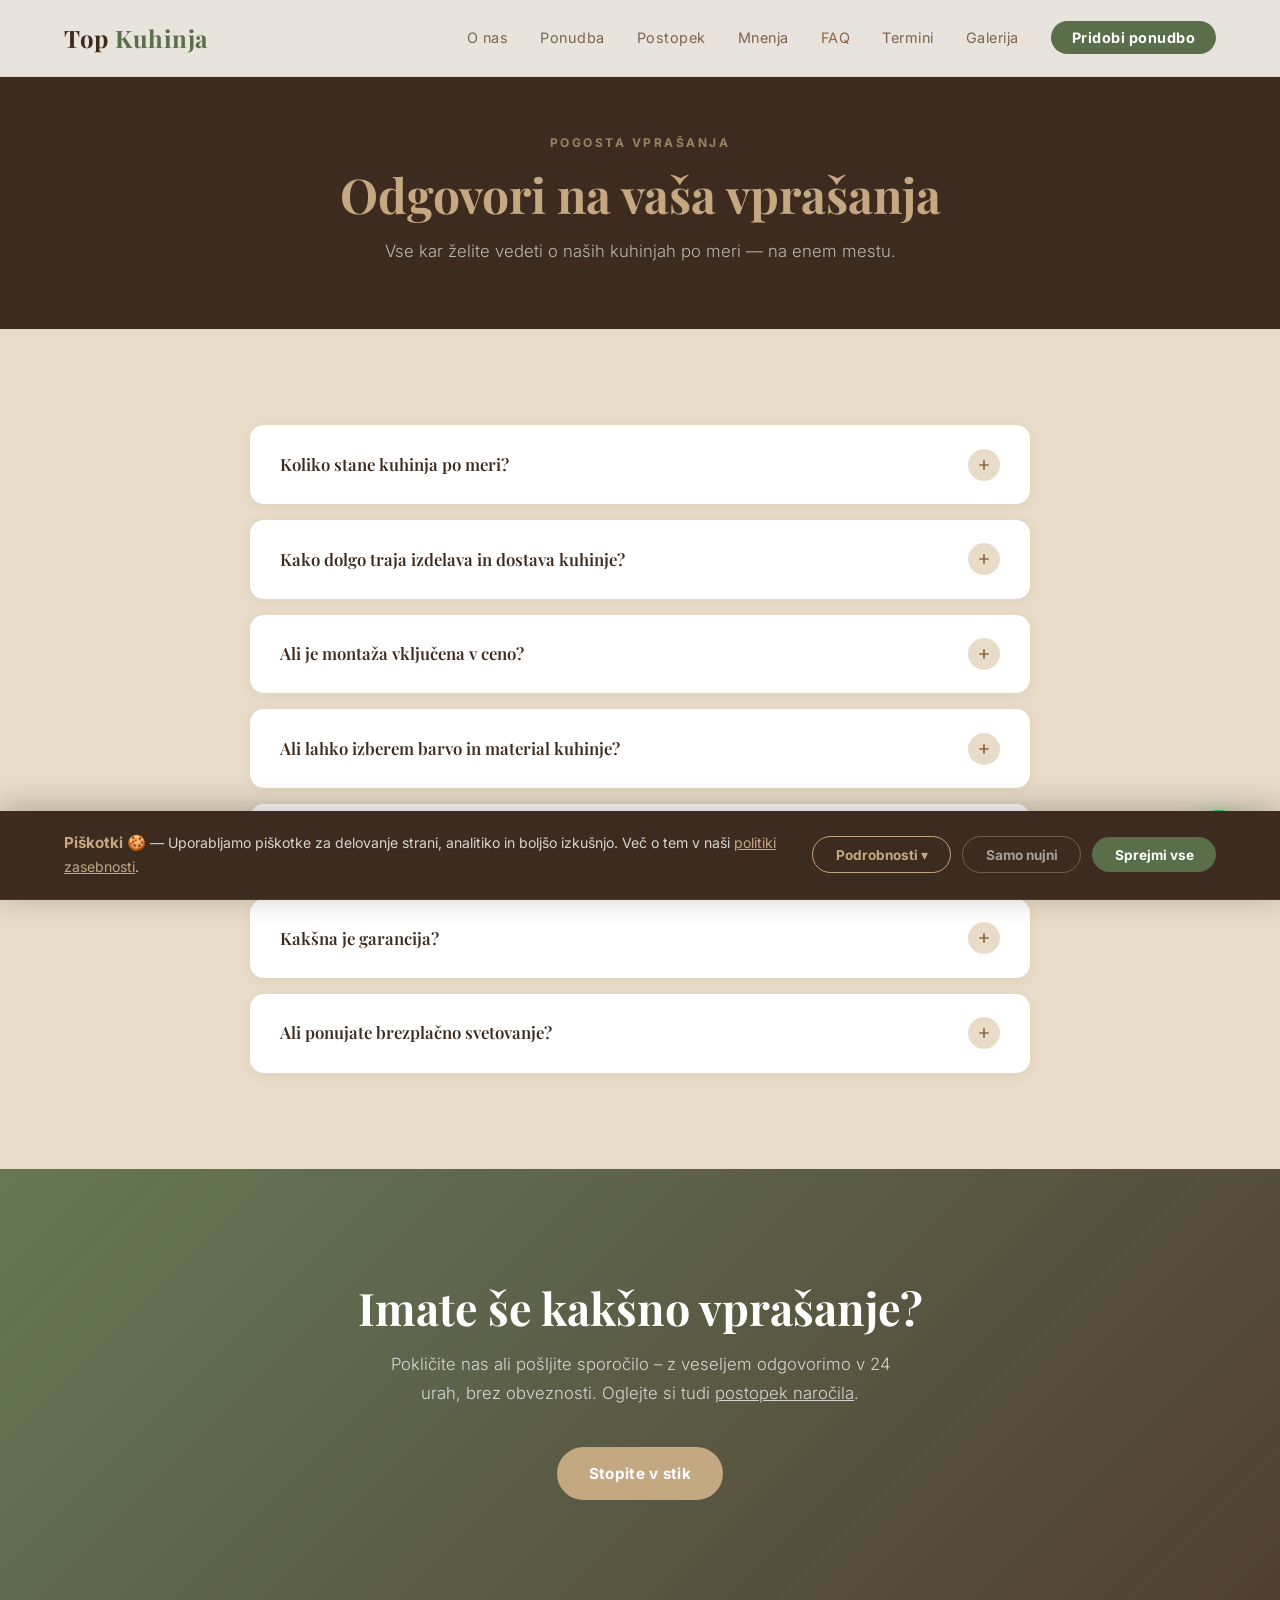
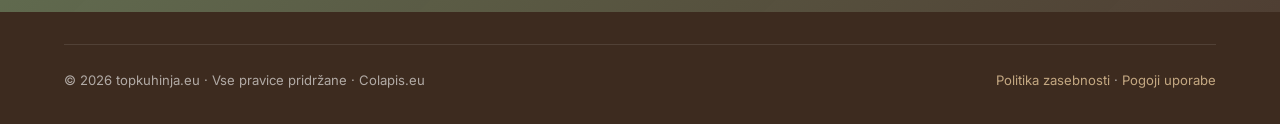
==== commit 53858a3b: "Add BreadcrumbList schema, img dimensions, video poster, internal links - BreadcrumbList JSON-LD add" ====
--- a/faq.html
+++ b/faq.html
@@ -34,7 +34,19 @@
       { "@type": "Question", "name": "Ali je montaža vključena v ceno?", "acceptedAnswer": { "@type": "Answer", "text": "Dostavimo sestavljene module in elemente. Montaža je opcijska in se dogovori posebej." } },
       { "@type": "Question", "name": "Ali lahko izberem barvo in material kuhinje?", "acceptedAnswer": { "@type": "Answer", "text": "Da, barvo front in korpusa izberete po RAL lestvici z več kot 200 barvami." } },
       { "@type": "Question", "name": "Ali lahko izdelate kuhinjo po moji meri?", "acceptedAnswer": { "@type": "Answer", "text": "Da. Oglasimo se pri vas, naredimo izmero in skupaj oblikujemo kuhinjo po vaših merah." } },
-      { "@type": "Question", "name": "Ali ponujate brezplačno svetovanje?", "acceptedAnswer": { "@type": "Answer", "text": "Da – svetovanje je brezplačno in brez obveznosti. Odgovorimo v 24 urah." } }
+      { "@type": "Question", "name": "Ali ponujate brezplačno svetovanje?", "acceptedAnswer": { "@type": "Answer", "text": "Da – svetovanje je brezplačno in brez obveznosti. Odgovorimo v 24 urah." } },
+      { "@type": "Question", "name": "Kakšna je garancija?", "acceptedAnswer": { "@type": "Answer", "text": "Na vse kuhinje nudimo 5-letno celovito garancijo na materiale in montažo." } }
+    ]
+  }
+  </script>
+
+  <script type="application/ld+json">
+  {
+    "@context": "https://schema.org",
+    "@type": "BreadcrumbList",
+    "itemListElement": [
+      { "@type": "ListItem", "position": 1, "name": "Top Kuhinja", "item": "https://topkuhinja.eu/" },
+      { "@type": "ListItem", "position": 2, "name": "FAQ", "item": "https://topkuhinja.eu/faq.html" }
     ]
   }
   </script>
@@ -81,7 +93,7 @@
         <span>Koliko stane kuhinja po meri?</span>
         <div class="faq-icon"><svg viewBox="0 0 24 24"><line x1="12" y1="5" x2="12" y2="19"/><line x1="5" y1="12" x2="19" y2="12"/></svg></div>
       </button>
-      <div class="faq-answer"><p>Cene kuhinj po meri se začnejo pri <strong>2.500 €</strong> za model Basic (2,63 m) in segajo do <strong>4.500 €</strong> za model Pro Plus (4,00 m z vključenim kuhinjskim otokom). Vse cene vključujejo delovni pult in stensko oblogo.</p></div>
+      <div class="faq-answer"><p>Cene kuhinj po meri se začnejo pri <strong>2.500 €</strong> za model Basic (2,63 m) in segajo do <strong>4.500 €</strong> za model Pro Plus (4,00 m z vključenim kuhinjskim otokom). Vse cene vključujejo delovni pult in stensko oblogo. <a href="ponudba.html" style="color:inherit;text-decoration:underline;">Primerjajte vse modele →</a></p></div>
     </div>
 
     <div class="faq-item">
@@ -89,7 +101,7 @@
         <span>Kako dolgo traja izdelava in dostava kuhinje?</span>
         <div class="faq-icon"><svg viewBox="0 0 24 24"><line x1="12" y1="5" x2="12" y2="19"/><line x1="5" y1="12" x2="19" y2="12"/></svg></div>
       </button>
-      <div class="faq-answer"><p>Vaša kuhinja je izdelana in dostavljena v <strong>treh tednih</strong> od potrditve naročila. Pred dostavo vas kontaktiramo za dogovor o terminu, ki vam ustreza.</p></div>
+      <div class="faq-answer"><p>Vaša kuhinja je izdelana in dostavljena v <strong>treh tednih</strong> od potrditve naročila. Pred dostavo vas kontaktiramo za dogovor o terminu, ki vam ustreza. <a href="termini.html" style="color:inherit;text-decoration:underline;">Preverite razpoložljive termine →</a></p></div>
     </div>
 
     <div class="faq-item">
@@ -137,7 +149,7 @@
 
 <section class="cta-section">
   <h2>Imate še kakšno vprašanje?</h2>
-  <p>Pokličite nas ali pošljite sporočilo – z veseljem odgovorimo v 24 urah, brez obveznosti.</p>
+  <p>Pokličite nas ali pošljite sporočilo – z veseljem odgovorimo v 24 urah, brez obveznosti. Oglejte si tudi <a href="postopek.html" style="color:inherit;text-decoration:underline;">postopek naročila</a>.</p>
   <a href="kontakt.html" class="btn-primary">Stopite v stik</a>
 </section>
 </main>
